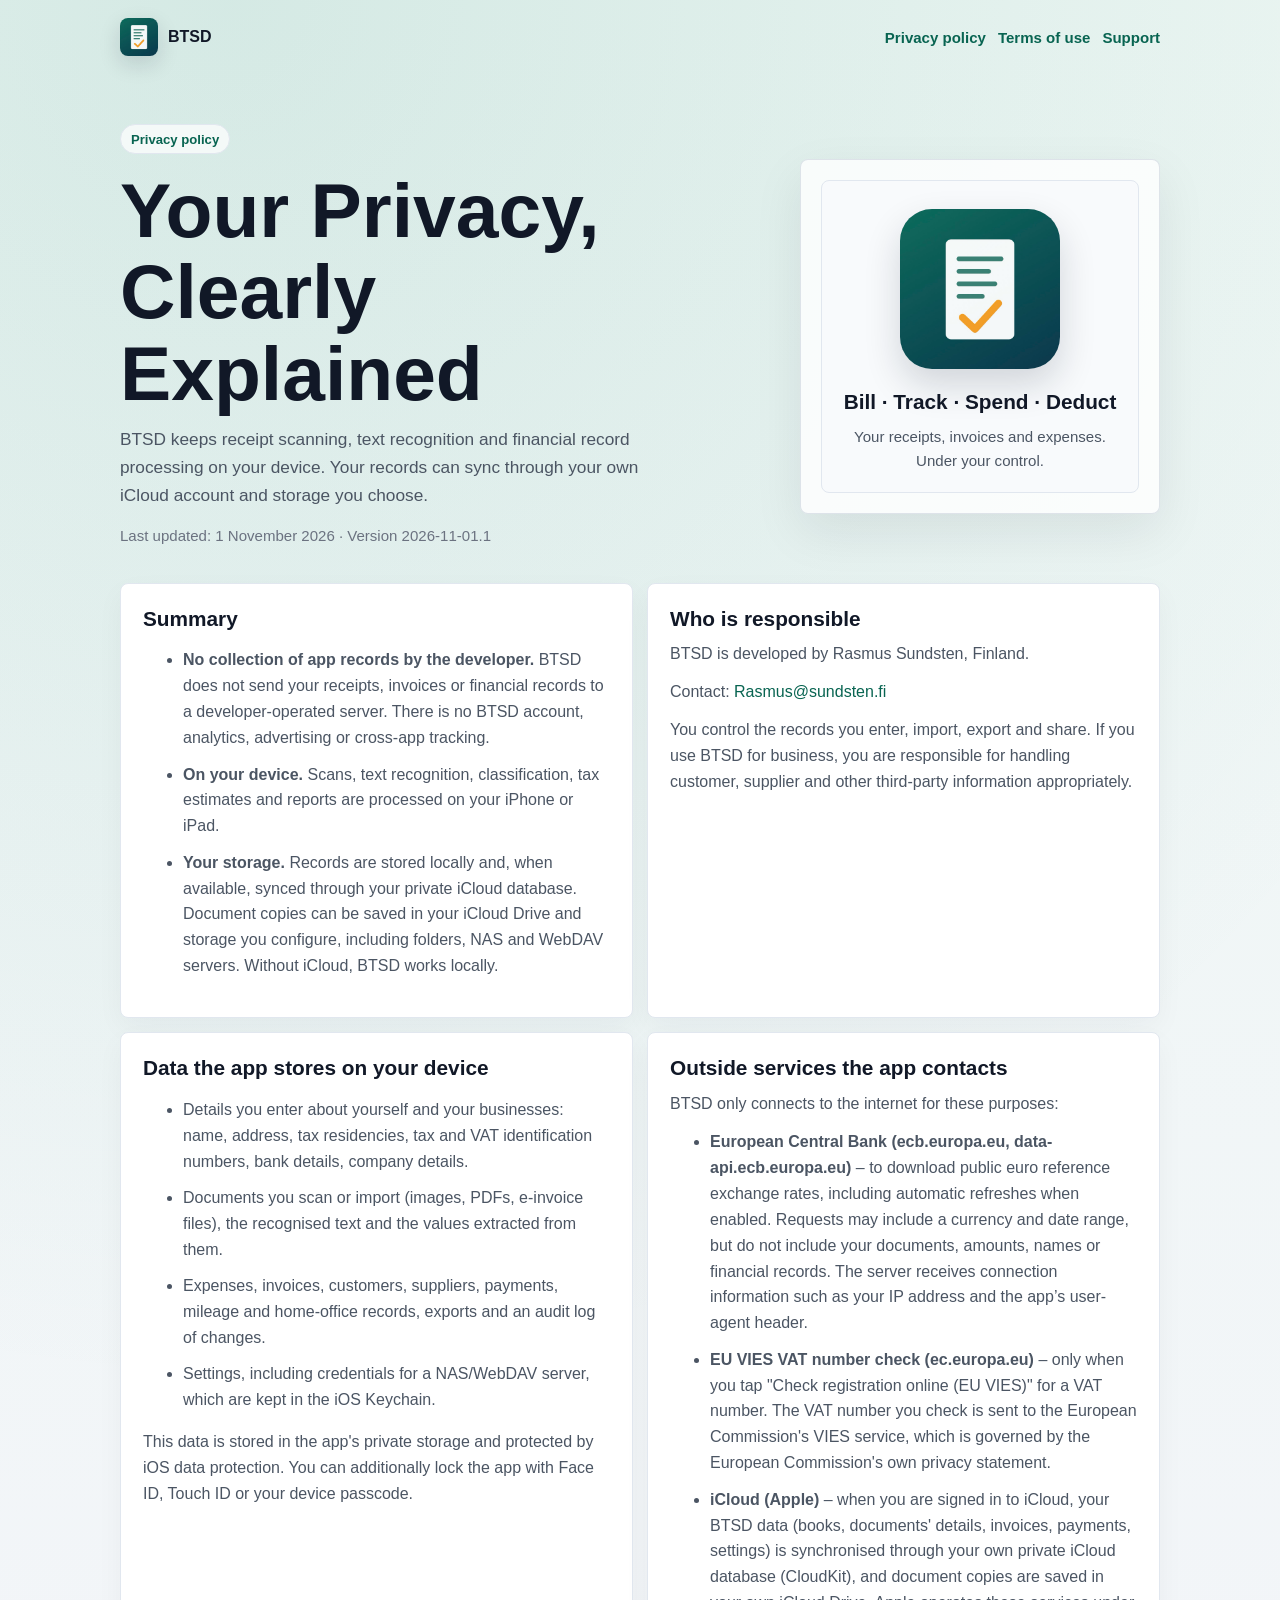
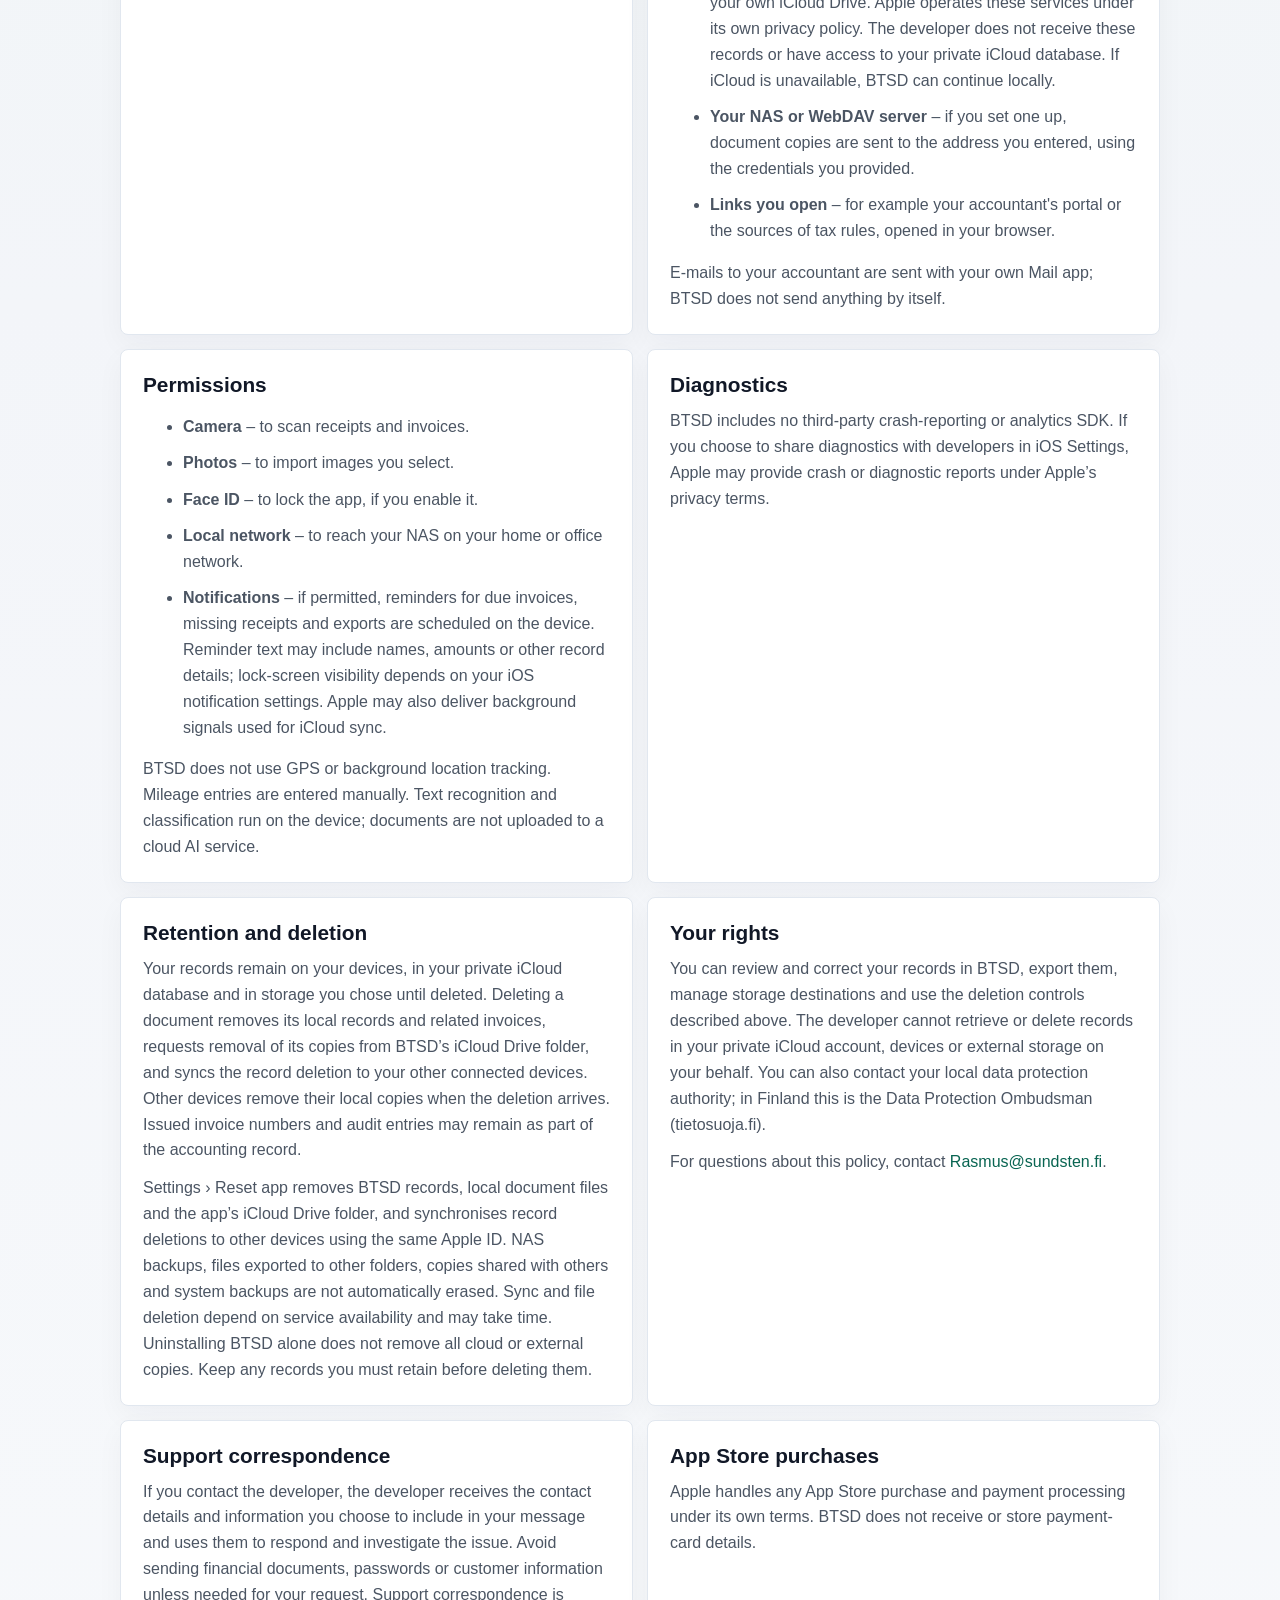
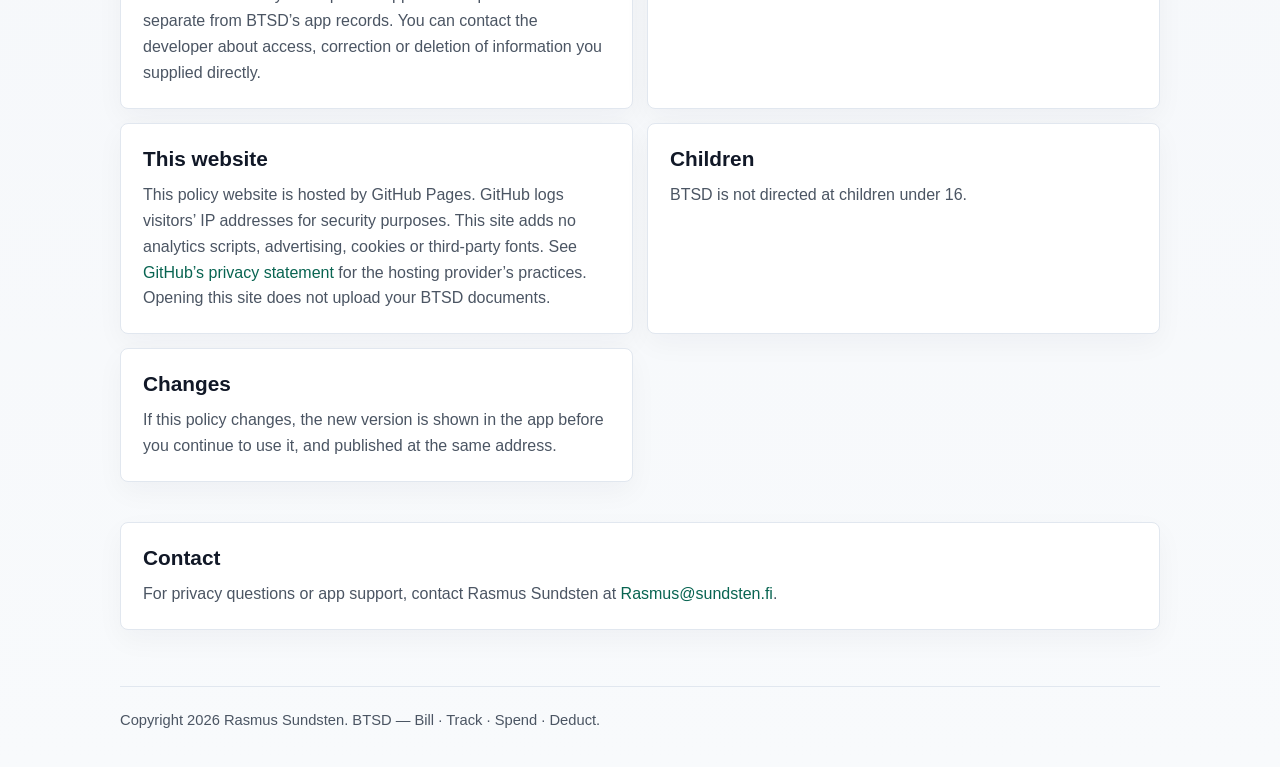
==== index.html @ 998277a3 "Publish BTSD privacy policy, terms and support" ====
<!doctype html>
<html lang="en"><head>
<meta charset="utf-8"><meta name="viewport" content="width=device-width, initial-scale=1">
<meta name="description" content="BTSD keeps receipt scanning, text recognition and financial record processing on your device. Your records can sync through your own iCloud account and storage you choose.">
<title>Your Privacy, Clearly Explained</title><link rel="icon" type="image/png" href="./assets/btsd-icon.png">
<link rel="stylesheet" href="./styles.css"></head><body>
<header class="shell nav"><a class="brand" href="./"><img src="./assets/btsd-icon.png" alt=""><span>BTSD</span></a>
<nav class="nav-links" aria-label="Main navigation"><a href="./privacy-policy/">Privacy policy</a><a href="./terms.html">Terms of use</a><a href="./support/">Support</a></nav></header>
<main><section class="shell hero"><div class="hero-copy"><span class="pill">Privacy policy</span>
<h1>Your Privacy, Clearly Explained</h1><p class="lead">BTSD keeps receipt scanning, text recognition and financial record processing on your device. Your records can sync through your own iCloud account and storage you choose.</p><p class="meta">Last updated: 1 November 2026 · Version 2026-11-01.1</p></div>
<aside class="device" aria-label="BTSD app icon"><div class="device-screen"><img class="app-icon" src="./assets/btsd-icon.png" alt="BTSD app icon"><h2>Bill · Track · Spend · Deduct</h2><p>Your receipts, invoices and expenses.<br>Under your control.</p></div></aside></section>
<section class="shell policy-grid"><div class="grid"><article class="card"><h2>Summary</h2><ul>
<li><strong>No collection of app records by the developer.</strong> BTSD does not send your receipts, invoices or financial records to a developer-operated server. There is no BTSD account, analytics, advertising or cross-app tracking.</li>
<li><strong>On your device.</strong> Scans, text recognition, classification, tax estimates and reports are processed on your iPhone or iPad.</li>
<li><strong>Your storage.</strong> Records are stored locally and, when available, synced through your private iCloud database. Document copies can be saved in your iCloud Drive and storage you configure, including folders, NAS and WebDAV servers. Without iCloud, BTSD works locally.</li>
</ul></article>
<article class="card"><h2>Who is responsible</h2><p>BTSD is developed by Rasmus Sundsten, Finland.</p>
<p>Contact: <a href="mailto:Rasmus@sundsten.fi">Rasmus@sundsten.fi</a></p>
<p>You control the records you enter, import, export and share. If you use BTSD for business, you are responsible for handling customer, supplier and other third-party information appropriately.</p></article>
<article class="card"><h2>Data the app stores on your device</h2><ul>
<li>Details you enter about yourself and your businesses: name, address, tax residencies, tax and VAT identification numbers, bank details, company details.</li>
<li>Documents you scan or import (images, PDFs, e-invoice files), the recognised text and the values extracted from them.</li>
<li>Expenses, invoices, customers, suppliers, payments, mileage and home-office records, exports and an audit log of changes.</li>
<li>Settings, including credentials for a NAS/WebDAV server, which are kept in the iOS Keychain.</li>
</ul>
<p>This data is stored in the app&#x27;s private storage and protected by iOS data protection. You can additionally lock the app with Face ID, Touch ID or your device passcode.</p></article>
<article class="card"><h2>Outside services the app contacts</h2><p>BTSD only connects to the internet for these purposes:</p>
<ul>
<li><strong>European Central Bank (ecb.europa.eu, data-api.ecb.europa.eu)</strong> – to download public euro reference exchange rates, including automatic refreshes when enabled. Requests may include a currency and date range, but do not include your documents, amounts, names or financial records. The server receives connection information such as your IP address and the app’s user-agent header.</li>
<li><strong>EU VIES VAT number check (ec.europa.eu)</strong> – only when you tap &quot;Check registration online (EU VIES)&quot; for a VAT number. The VAT number you check is sent to the European Commission&#x27;s VIES service, which is governed by the European Commission&#x27;s own privacy statement.</li>
<li><strong>iCloud (Apple)</strong> – when you are signed in to iCloud, your BTSD data (books, documents&#x27; details, invoices, payments, settings) is synchronised through your own private iCloud database (CloudKit), and document copies are saved in your own iCloud Drive. Apple operates these services under its own privacy policy. The developer does not receive these records or have access to your private iCloud database. If iCloud is unavailable, BTSD can continue locally.</li>
<li><strong>Your NAS or WebDAV server</strong> – if you set one up, document copies are sent to the address you entered, using the credentials you provided.</li>
<li><strong>Links you open</strong> – for example your accountant&#x27;s portal or the sources of tax rules, opened in your browser.</li>
</ul>
<p>E-mails to your accountant are sent with your own Mail app; BTSD does not send anything by itself.</p></article>
<article class="card"><h2>Permissions</h2><ul>
<li><strong>Camera</strong> – to scan receipts and invoices.</li>
<li><strong>Photos</strong> – to import images you select.</li>
<li><strong>Face ID</strong> – to lock the app, if you enable it.</li>
<li><strong>Local network</strong> – to reach your NAS on your home or office network.</li>
<li><strong>Notifications</strong> – if permitted, reminders for due invoices, missing receipts and exports are scheduled on the device. Reminder text may include names, amounts or other record details; lock-screen visibility depends on your iOS notification settings. Apple may also deliver background signals used for iCloud sync.</li>
</ul>
<p>BTSD does not use GPS or background location tracking. Mileage entries are entered manually. Text recognition and classification run on the device; documents are not uploaded to a cloud AI service.</p></article>
<article class="card"><h2>Diagnostics</h2><p>BTSD includes no third-party crash-reporting or analytics SDK. If you choose to share diagnostics with developers in iOS Settings, Apple may provide crash or diagnostic reports under Apple’s privacy terms.</p></article>
<article class="card"><h2>Retention and deletion</h2><p>Your records remain on your devices, in your private iCloud database and in storage you chose until deleted. Deleting a document removes its local records and related invoices, requests removal of its copies from BTSD’s iCloud Drive folder, and syncs the record deletion to your other connected devices. Other devices remove their local copies when the deletion arrives. Issued invoice numbers and audit entries may remain as part of the accounting record.</p>
<p>Settings › Reset app removes BTSD records, local document files and the app’s iCloud Drive folder, and synchronises record deletions to other devices using the same Apple ID. NAS backups, files exported to other folders, copies shared with others and system backups are not automatically erased. Sync and file deletion depend on service availability and may take time. Uninstalling BTSD alone does not remove all cloud or external copies. Keep any records you must retain before deleting them.</p></article>
<article class="card"><h2>Your rights</h2><p>You can review and correct your records in BTSD, export them, manage storage destinations and use the deletion controls described above. The developer cannot retrieve or delete records in your private iCloud account, devices or external storage on your behalf. You can also contact your local data protection authority; in Finland this is the Data Protection Ombudsman (tietosuoja.fi).</p>
<p>For questions about this policy, contact <a href="mailto:Rasmus@sundsten.fi">Rasmus@sundsten.fi</a>.</p></article>
<article class="card"><h2>Support correspondence</h2><p>If you contact the developer, the developer receives the contact details and information you choose to include in your message and uses them to respond and investigate the issue. Avoid sending financial documents, passwords or customer information unless needed for your request. Support correspondence is separate from BTSD’s app records. You can contact the developer about access, correction or deletion of information you supplied directly.</p></article>
<article class="card"><h2>App Store purchases</h2><p>Apple handles any App Store purchase and payment processing under its own terms. BTSD does not receive or store payment-card details.</p></article>
<article class="card"><h2>This website</h2><p>This policy website is hosted by GitHub Pages. GitHub logs visitors’ IP addresses for security purposes. This site adds no analytics scripts, advertising, cookies or third-party fonts. See <a href="https://docs.github.com/en/site-policy/privacy-policies/github-general-privacy-statement">GitHub’s privacy statement</a> for the hosting provider’s practices. Opening this site does not upload your BTSD documents.</p></article>
<article class="card"><h2>Children</h2><p>BTSD is not directed at children under 16.</p></article>
<article class="card"><h2>Changes</h2><p>If this policy changes, the new version is shown in the app before you continue to use it, and published at the same address.</p></article></div></section>
<section class="shell contact"><article class="card"><h2>Contact</h2><p>For privacy questions or app support, contact Rasmus Sundsten at <a href="mailto:Rasmus@sundsten.fi">Rasmus@sundsten.fi</a>.</p></article></section></main>
<footer class="shell footer"><p>Copyright 2026 Rasmus Sundsten. BTSD — Bill · Track · Spend · Deduct.</p></footer></body></html>
---- styles.css ----
:root {
  color-scheme: light;
  --bg: #f3f5f9;
  --panel: #ffffff;
  --ink: #111827;
  --muted: #4b5563;
  --soft: #6b7280;
  --line: #e1e7ef;
  --accent: #1769d1;
  --accent-strong: #0f4fac;
  --ok: #166534;
  --shadow: 0 18px 50px rgba(15, 23, 42, 0.08);
}

* {
  box-sizing: border-box;
}

html {
  scroll-behavior: smooth;
}

body {
  margin: 0;
  font-family: -apple-system, BlinkMacSystemFont, "SF Pro Text", "Segoe UI", Roboto, Arial, sans-serif;
  background:
    radial-gradient(circle at 18% 0%, rgba(23, 105, 209, 0.13), transparent 34%),
    linear-gradient(180deg, #eef3fb 0%, var(--bg) 48%, #f8fafc 100%);
  color: var(--ink);
}

a {
  color: var(--accent-strong);
  text-decoration: none;
}

a:hover {
  text-decoration: underline;
}

.shell {
  width: min(1040px, calc(100% - 32px));
  margin: 0 auto;
}

.nav {
  display: flex;
  align-items: center;
  justify-content: space-between;
  gap: 16px;
  padding: 18px 0;
}

.brand {
  display: inline-flex;
  align-items: center;
  gap: 10px;
  color: var(--ink);
  font-weight: 800;
}

.brand img {
  width: 38px;
  height: 38px;
  border-radius: 8px;
  box-shadow: 0 8px 22px rgba(15, 23, 42, 0.14);
}

.nav-links {
  display: flex;
  align-items: center;
  gap: 12px;
  font-size: 0.94rem;
  font-weight: 700;
}

.button {
  display: inline-flex;
  align-items: center;
  justify-content: center;
  min-height: 40px;
  padding: 0 14px;
  border: 1px solid rgba(23, 105, 209, 0.25);
  border-radius: 8px;
  background: var(--accent);
  color: #fff;
  font-weight: 800;
  box-shadow: 0 12px 28px rgba(23, 105, 209, 0.22);
}

.button:hover {
  text-decoration: none;
  background: var(--accent-strong);
}

.hero {
  display: grid;
  grid-template-columns: minmax(0, 1.1fr) minmax(260px, 0.9fr);
  gap: 28px;
  align-items: center;
  padding: 50px 0 34px;
}

.hero-copy {
  min-width: 0;
}

.pill {
  display: inline-flex;
  align-items: center;
  gap: 8px;
  min-height: 30px;
  padding: 0 10px;
  border: 1px solid var(--line);
  border-radius: 999px;
  background: rgba(255, 255, 255, 0.72);
  color: var(--accent-strong);
  font-size: 0.82rem;
  font-weight: 800;
}

h1 {
  margin: 16px 0 12px;
  font-size: clamp(2.35rem, 6vw, 4.8rem);
  line-height: 0.95;
  letter-spacing: 0;
}

h2 {
  margin: 0 0 10px;
  font-size: 1.3rem;
  line-height: 1.25;
}

p,
li {
  color: var(--muted);
  line-height: 1.62;
}

p {
  margin: 0;
}

.lead {
  max-width: 680px;
  font-size: 1.08rem;
}

.meta {
  margin-top: 14px;
  color: var(--soft);
  font-size: 0.94rem;
}

.device {
  justify-self: end;
  width: min(100%, 360px);
  border: 1px solid rgba(148, 163, 184, 0.28);
  border-radius: 8px;
  background: rgba(255, 255, 255, 0.8);
  box-shadow: var(--shadow);
  padding: 20px;
}

.device-screen {
  border: 1px solid var(--line);
  border-radius: 8px;
  background: #f8fafc;
  padding: 18px;
}

.app-icon {
  width: 82px;
  height: 82px;
  border-radius: 18px;
  display: block;
  margin-bottom: 18px;
  box-shadow: 0 16px 36px rgba(15, 23, 42, 0.16);
}

.mock-line {
  height: 10px;
  margin: 10px 0;
  border-radius: 999px;
  background: #d8e2ef;
}

.mock-line.short {
  width: 58%;
  background: rgba(23, 105, 209, 0.24);
}

.mock-row {
  display: grid;
  grid-template-columns: 1fr 64px;
  gap: 12px;
  align-items: center;
  margin-top: 18px;
  padding-top: 16px;
  border-top: 1px solid var(--line);
}

.mock-badge {
  min-height: 34px;
  border-radius: 8px;
  background: #e8f1ff;
}

.band {
  padding: 18px 0;
}

.card {
  background: var(--panel);
  border: 1px solid var(--line);
  border-radius: 8px;
  padding: 22px;
  box-shadow: 0 10px 28px rgba(15, 23, 42, 0.04);
}

.summary ul {
  margin: 8px 0 0;
  padding-left: 18px;
}

.summary li {
  margin: 6px 0;
  color: var(--ok);
  font-weight: 700;
}

.grid {
  display: grid;
  grid-template-columns: repeat(2, minmax(0, 1fr));
  gap: 14px;
}

.policy {
  display: grid;
  gap: 14px;
  padding: 16px 0 42px;
}

.contact {
  margin-bottom: 56px;
}

.footer {
  border-top: 1px solid var(--line);
  padding: 22px 0 34px;
  color: var(--soft);
  font-size: 0.92rem;
}

@media (max-width: 780px) {
  .shell {
    width: min(100% - 28px, 1040px);
  }

  .nav {
    align-items: flex-start;
    flex-direction: column;
  }

  .hero {
    grid-template-columns: 1fr;
    padding-top: 28px;
  }

  .device {
    justify-self: stretch;
    width: 100%;
  }

  .grid {
    grid-template-columns: 1fr;
  }
}


/* BTSD: the Alfa Omega layout with the app’s green accent. */
:root { --accent: #087c65; --accent-strong: #086451; }
body { background: radial-gradient(circle at 18% 0%,rgba(8,124,101,.11),transparent 34%),linear-gradient(180deg,#eef7f4 0%,var(--bg) 48%,#f8fafc 100%); }
.nav-links { flex-wrap: wrap; }
.hero h1 { line-height: 1.06; }
.hero .app-icon { width: 160px; height: 160px; margin: 10px auto 20px; border-radius: 32px; }
.device-screen { text-align: center; }
.device-screen p { font-size: .94rem; }
.card li { margin-bottom: .65rem; }
.card p + p, .card p + ul { margin-top: 12px; }
.grid .card { overflow-wrap: anywhere; }
.policy-grid { margin-bottom: 40px; }
a:focus-visible { outline: 3px solid var(--accent); outline-offset: 4px; }
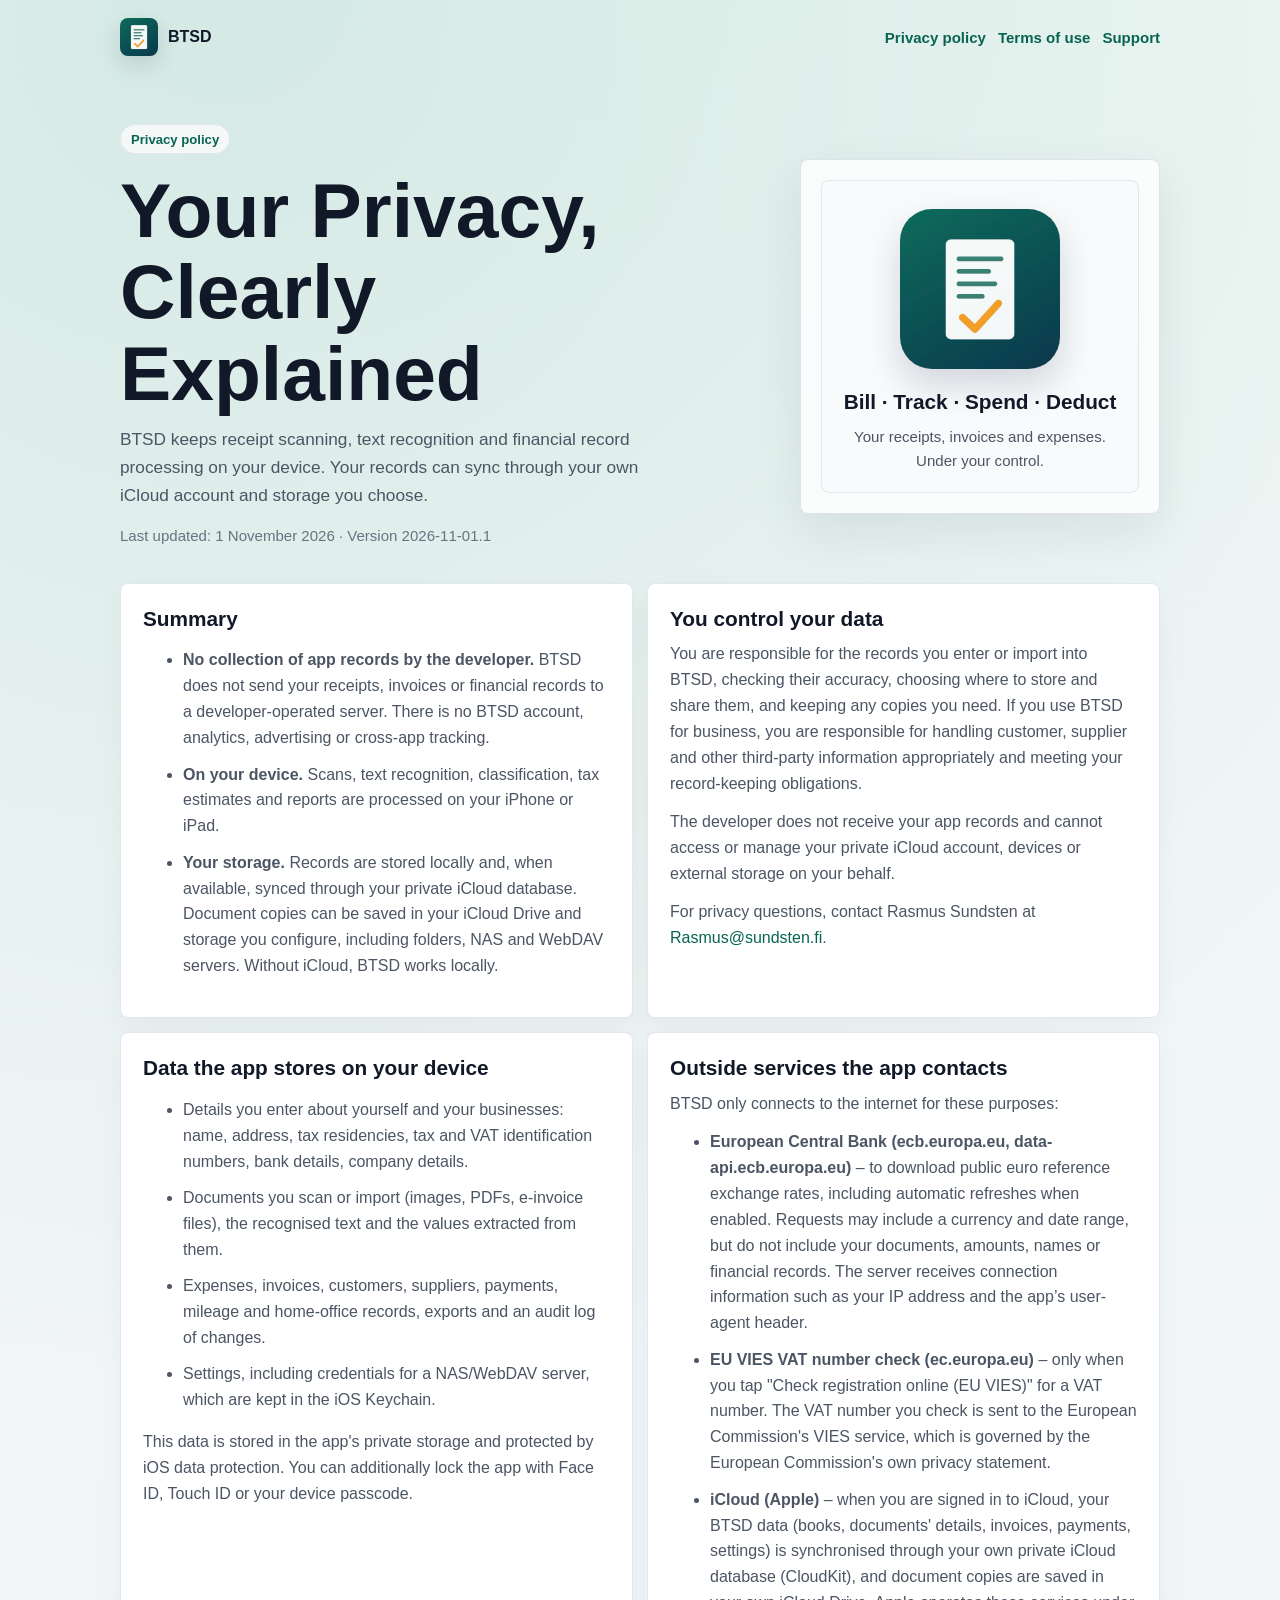
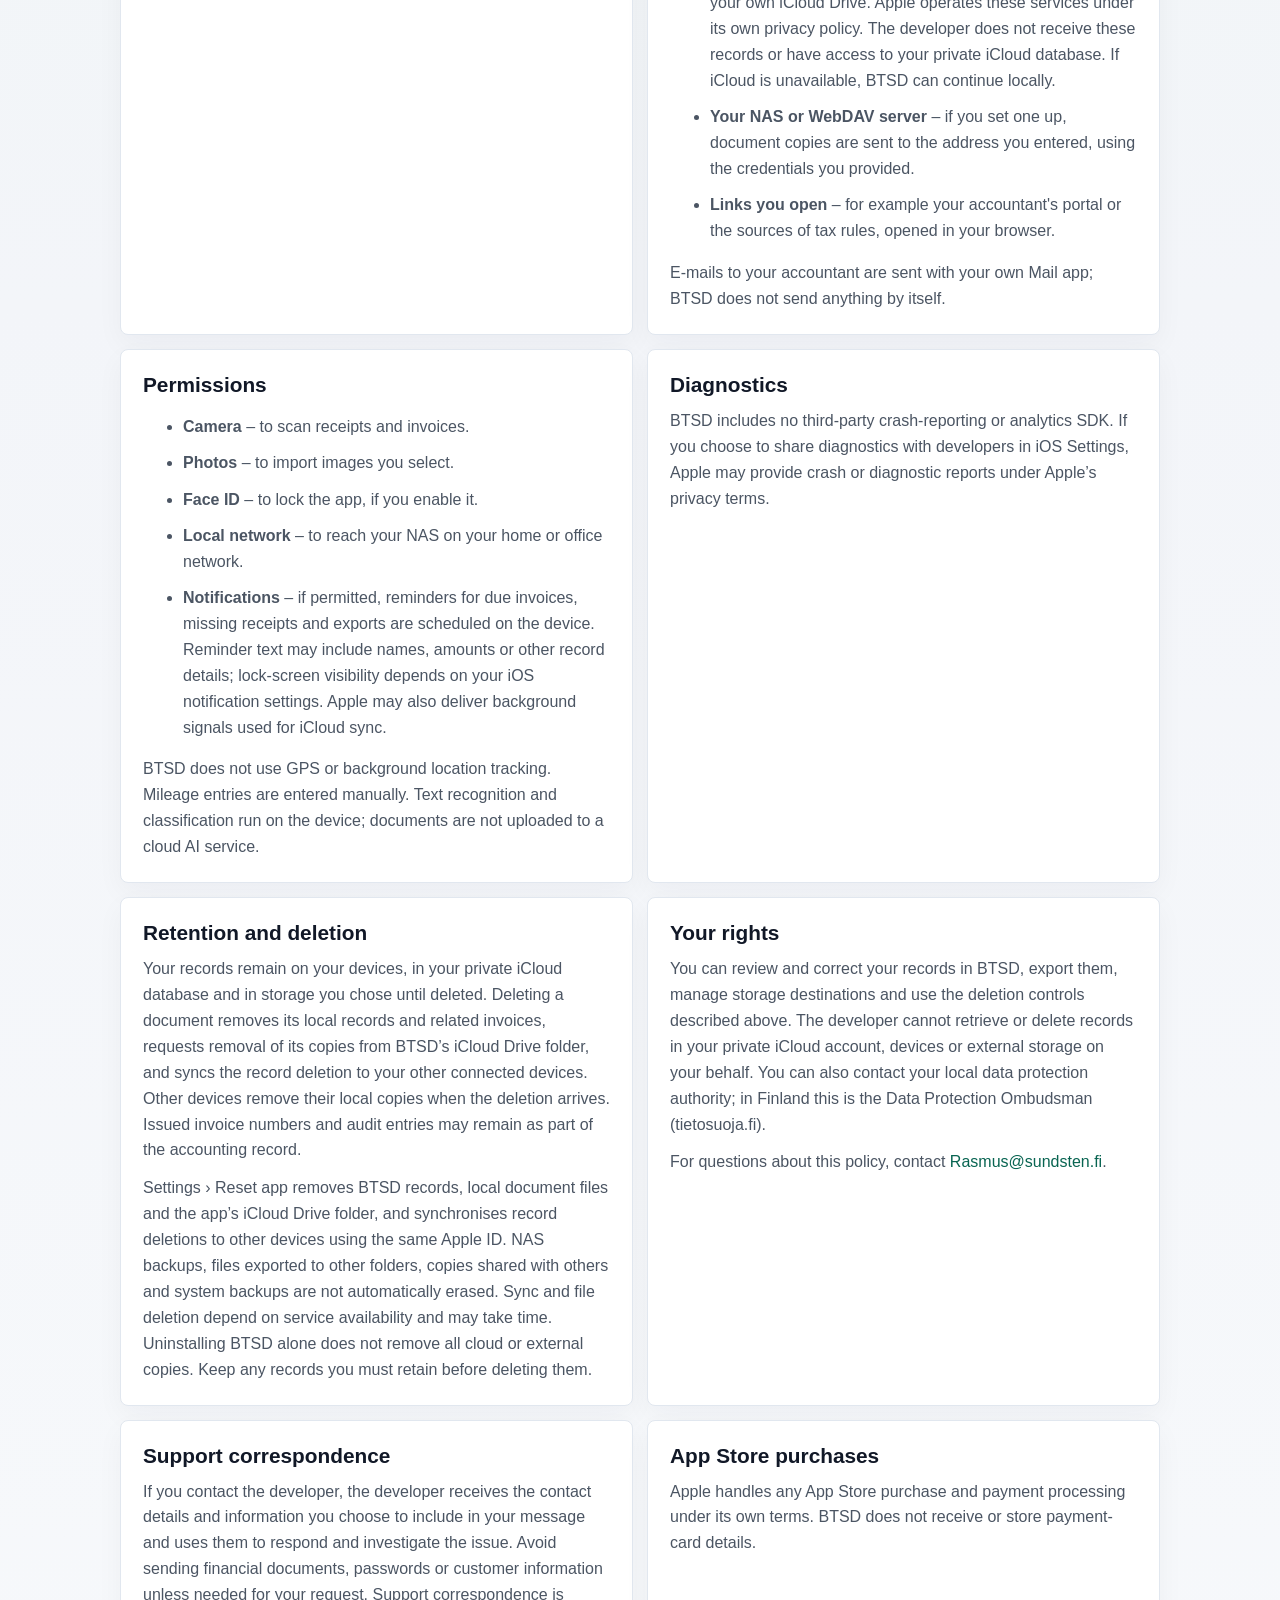
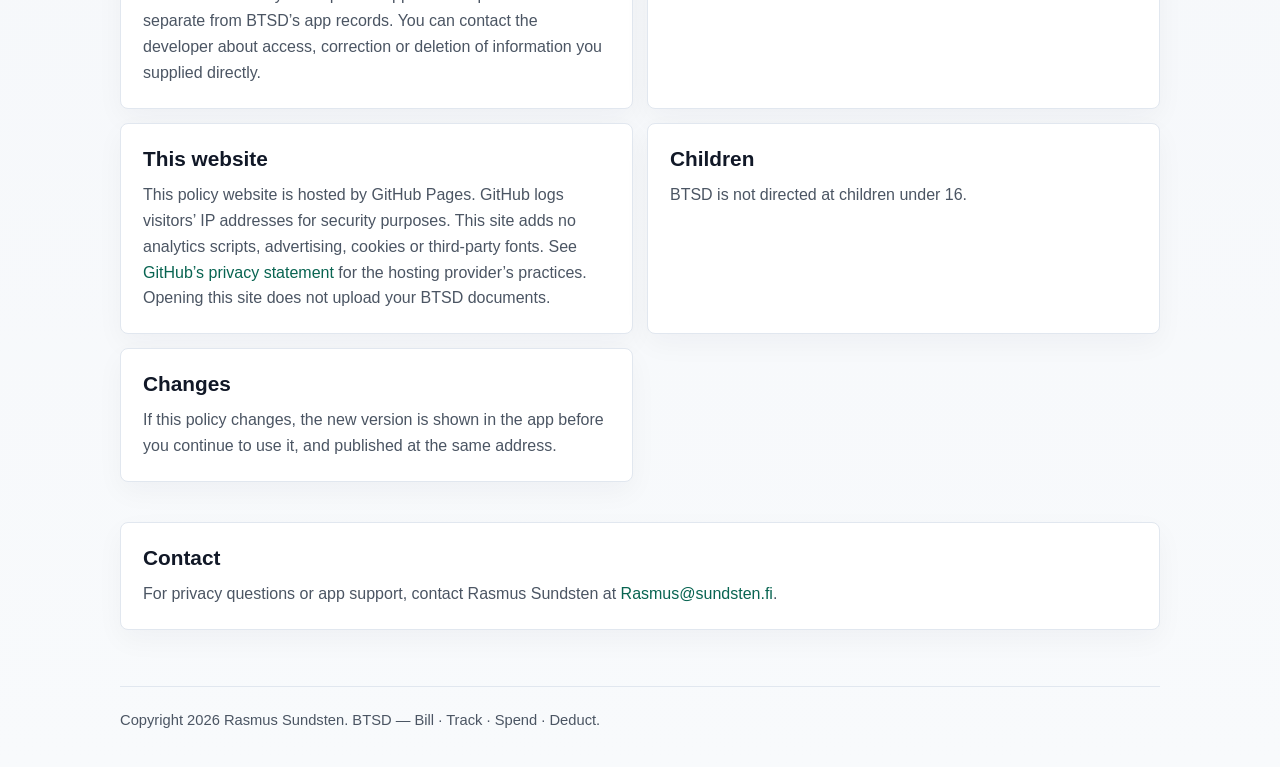
==== commit 0b8703fb: "Clarify that customers control and maintain their records" ====
--- a/index.html
+++ b/index.html
@@ -14,9 +14,9 @@
 <li><strong>On your device.</strong> Scans, text recognition, classification, tax estimates and reports are processed on your iPhone or iPad.</li>
 <li><strong>Your storage.</strong> Records are stored locally and, when available, synced through your private iCloud database. Document copies can be saved in your iCloud Drive and storage you configure, including folders, NAS and WebDAV servers. Without iCloud, BTSD works locally.</li>
 </ul></article>
-<article class="card"><h2>Who is responsible</h2><p>BTSD is developed by Rasmus Sundsten, Finland.</p>
-<p>Contact: <a href="mailto:Rasmus@sundsten.fi">Rasmus@sundsten.fi</a></p>
-<p>You control the records you enter, import, export and share. If you use BTSD for business, you are responsible for handling customer, supplier and other third-party information appropriately.</p></article>
+<article class="card"><h2>You control your data</h2><p>You are responsible for the records you enter or import into BTSD, checking their accuracy, choosing where to store and share them, and keeping any copies you need. If you use BTSD for business, you are responsible for handling customer, supplier and other third-party information appropriately and meeting your record-keeping obligations.</p>
+<p>The developer does not receive your app records and cannot access or manage your private iCloud account, devices or external storage on your behalf.</p>
+<p>For privacy questions, contact Rasmus Sundsten at <a href="mailto:Rasmus@sundsten.fi">Rasmus@sundsten.fi</a>.</p></article>
 <article class="card"><h2>Data the app stores on your device</h2><ul>
 <li>Details you enter about yourself and your businesses: name, address, tax residencies, tax and VAT identification numbers, bank details, company details.</li>
 <li>Documents you scan or import (images, PDFs, e-invoice files), the recognised text and the values extracted from them.</li>
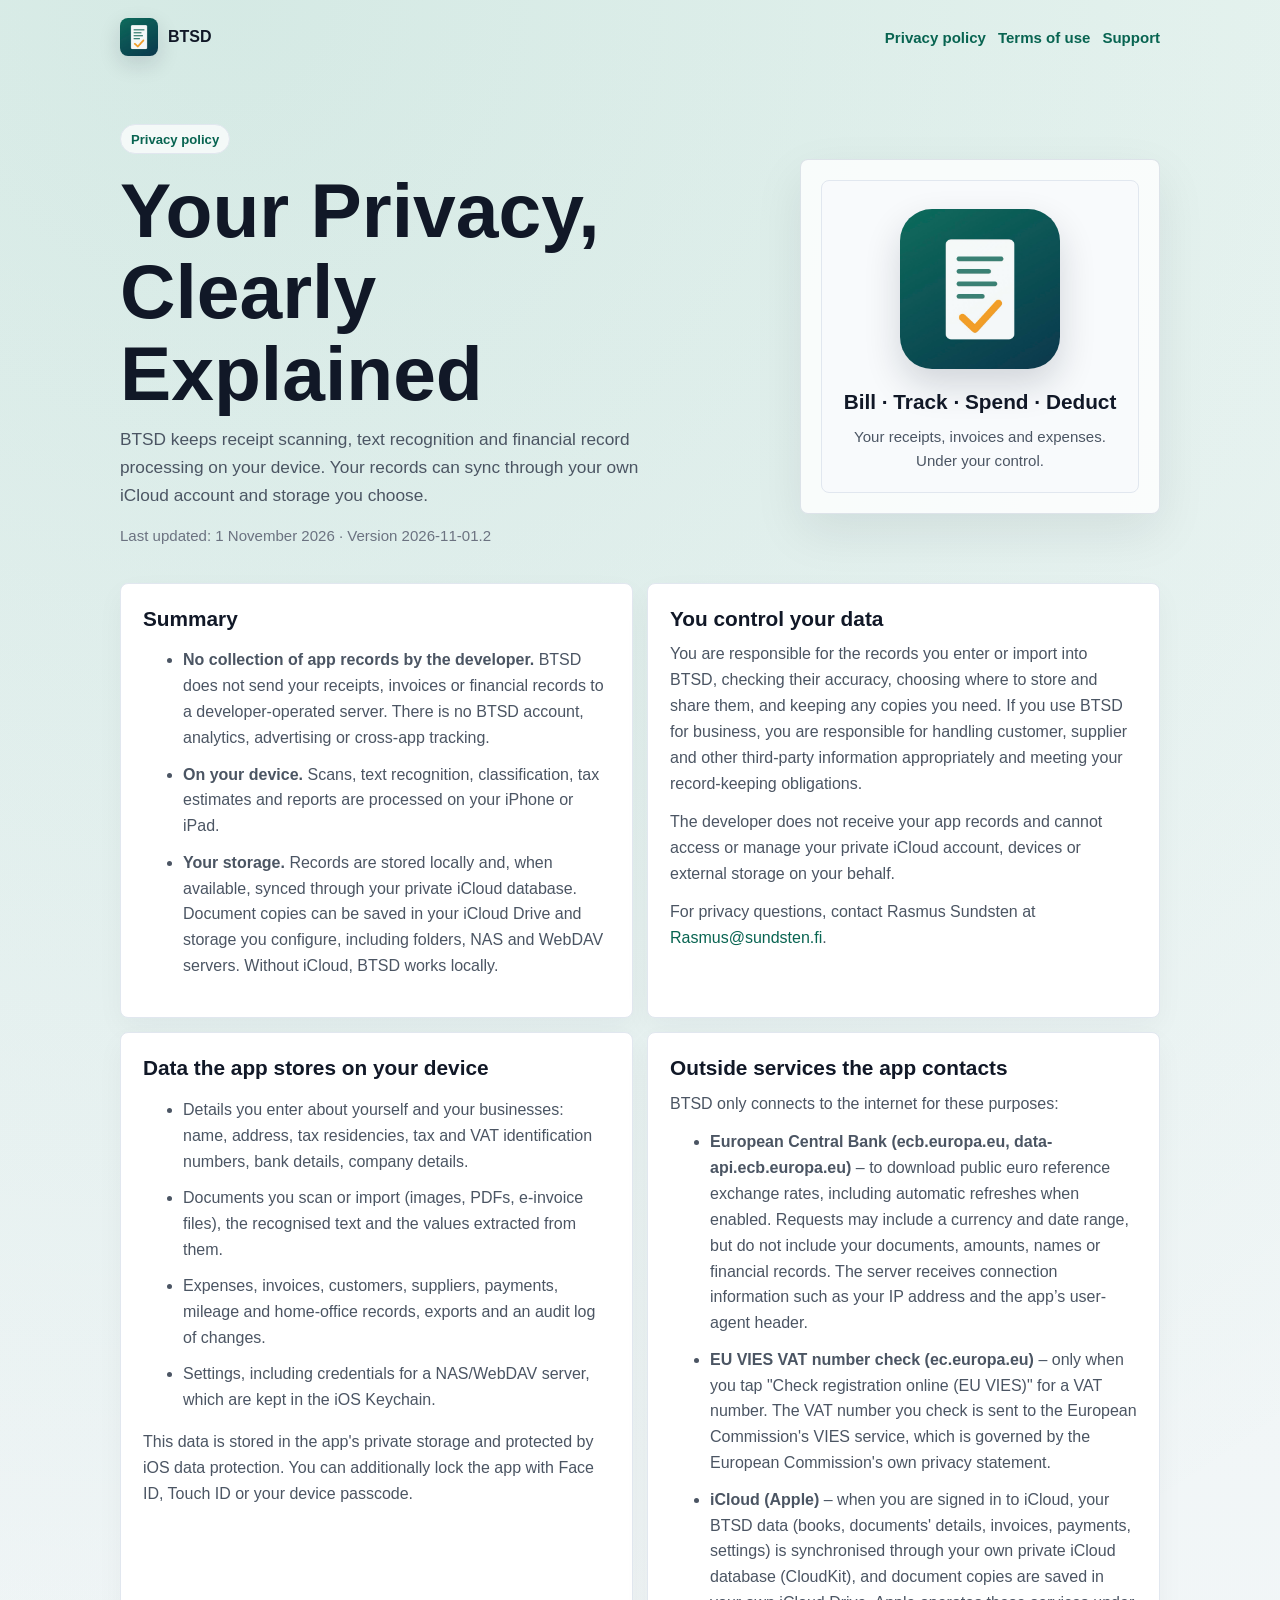
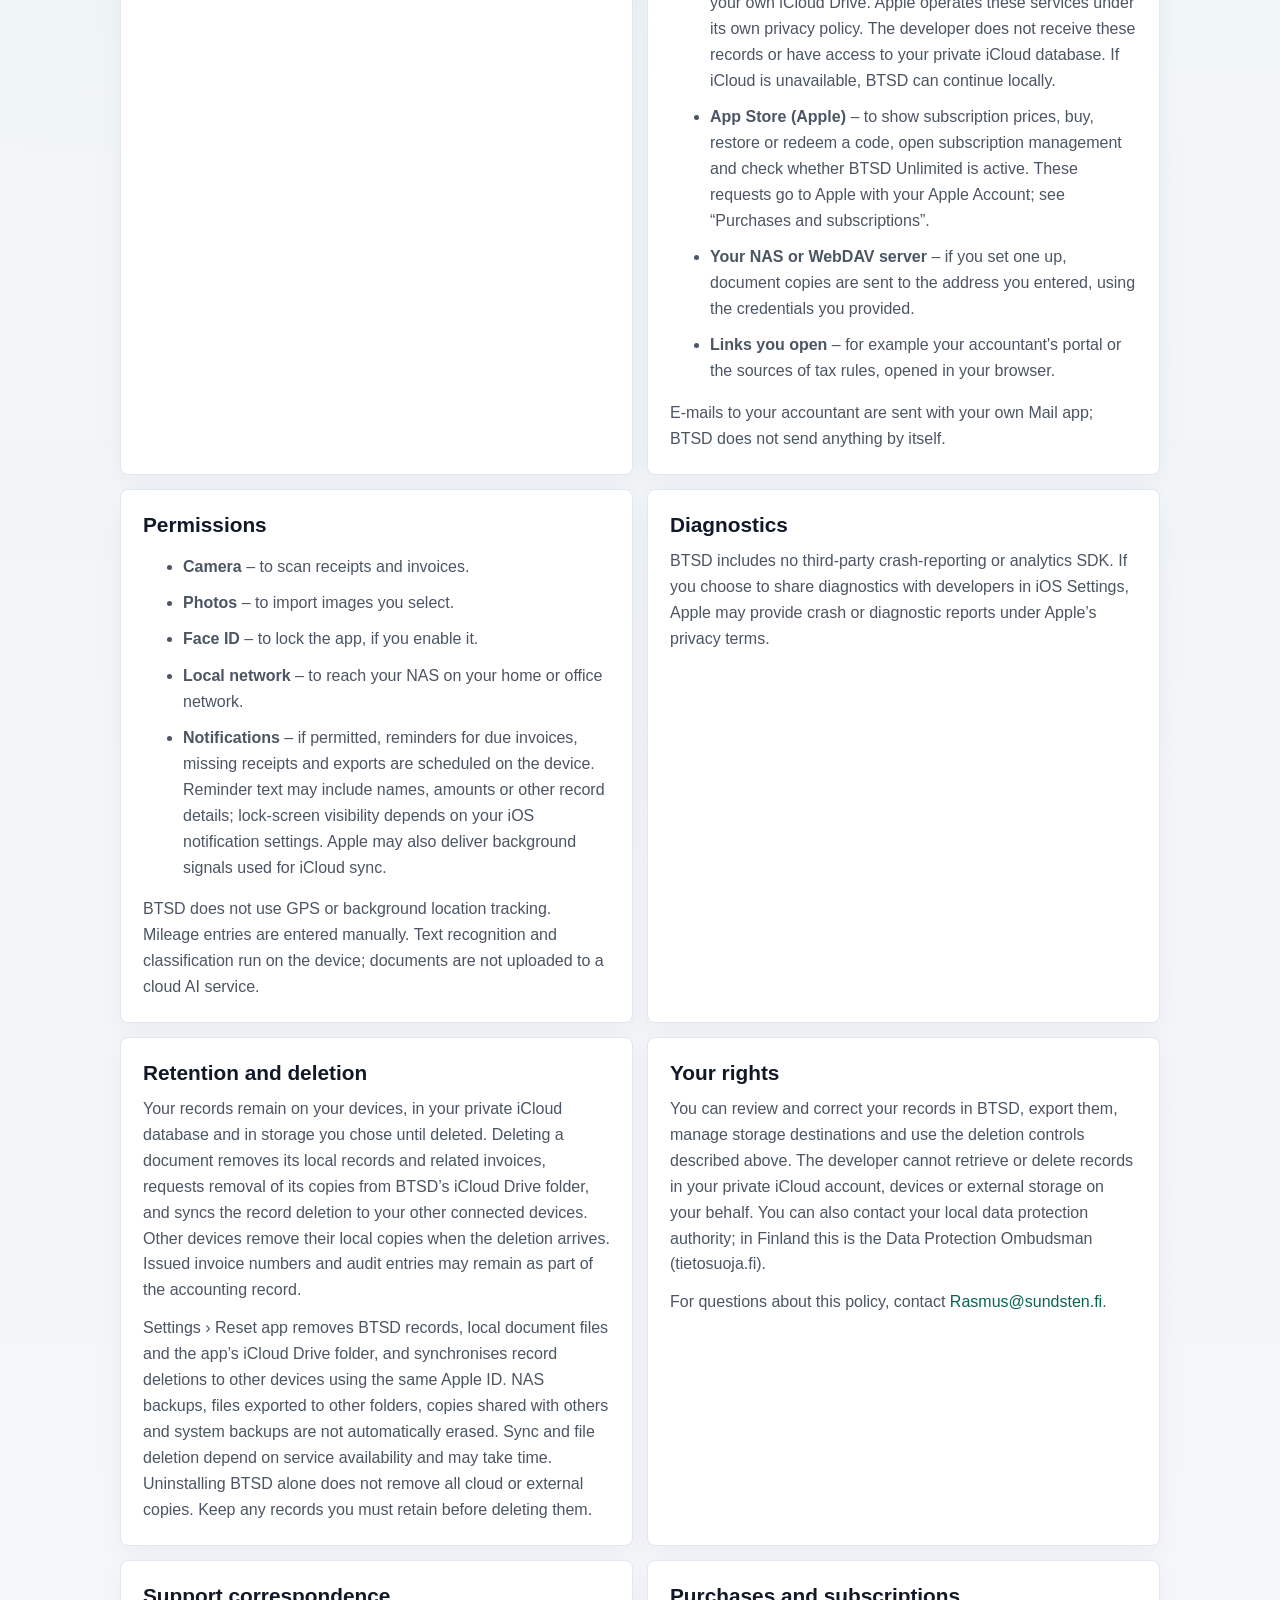
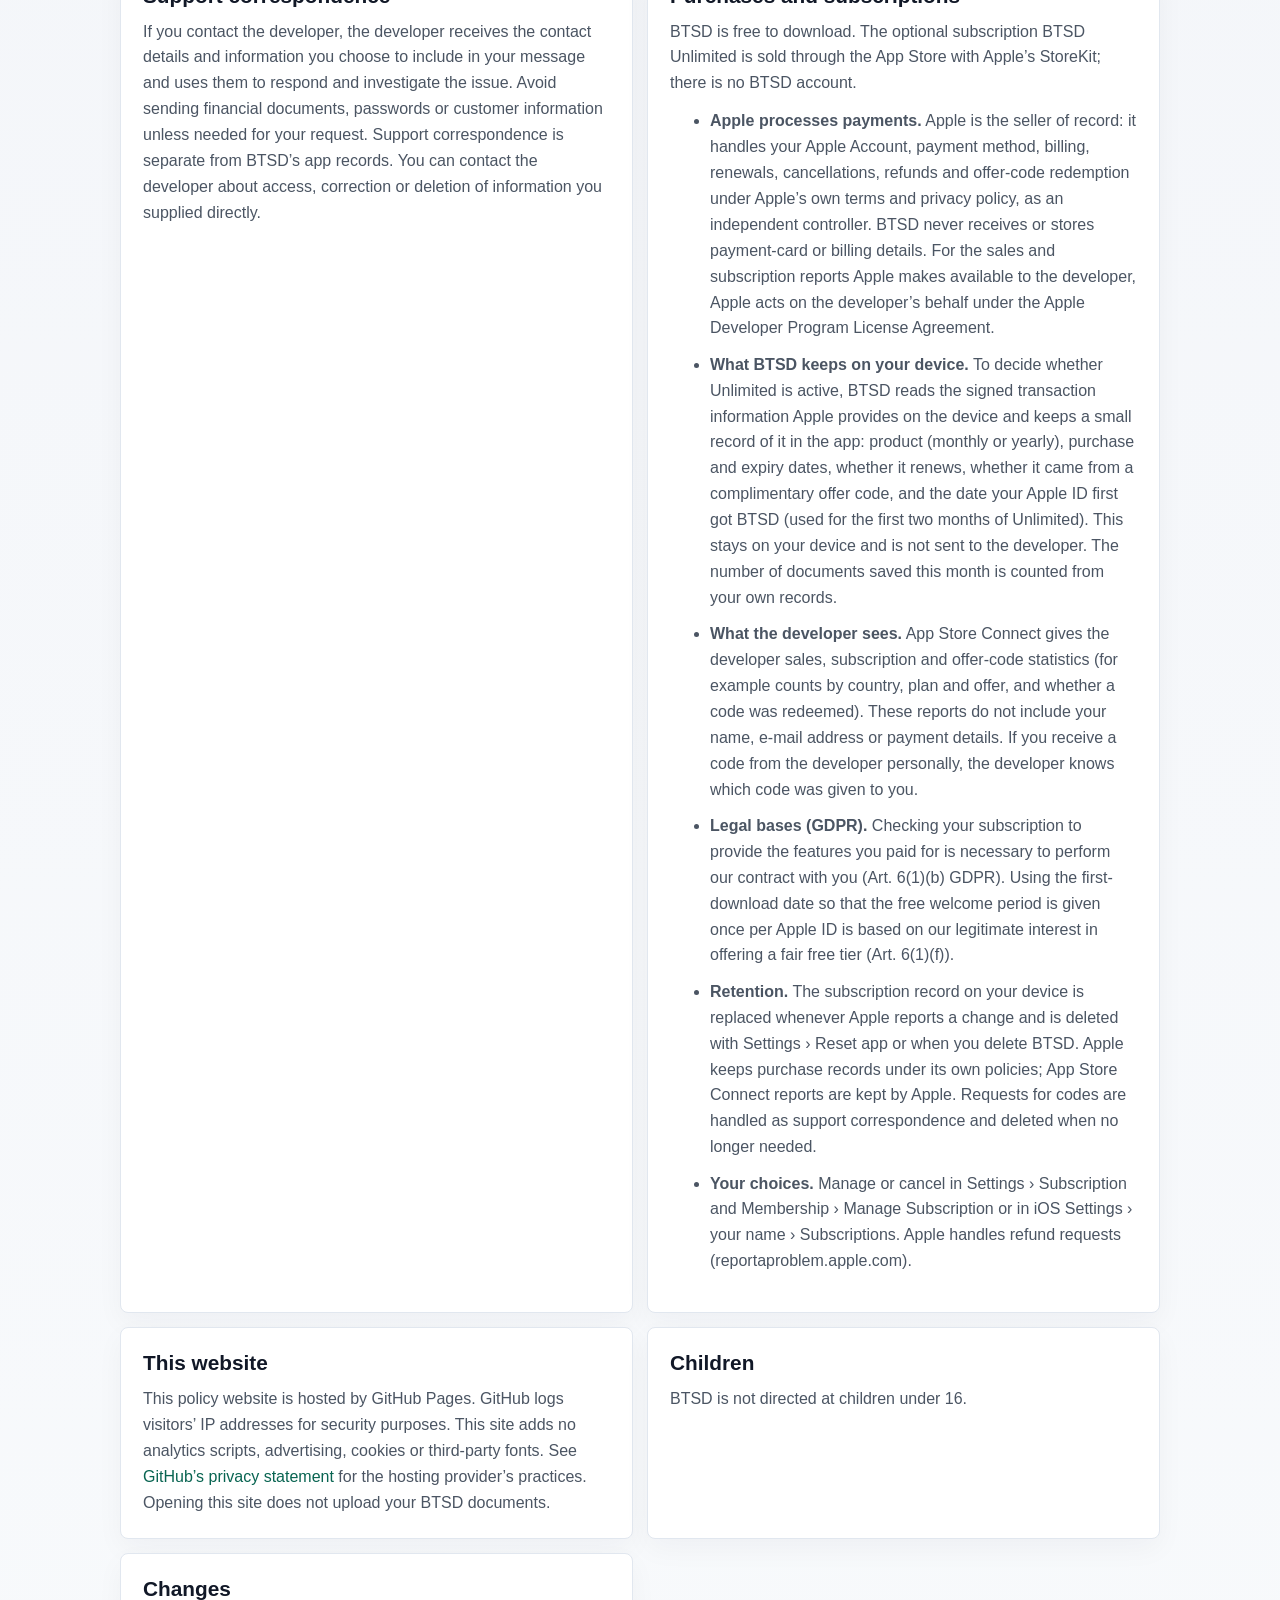
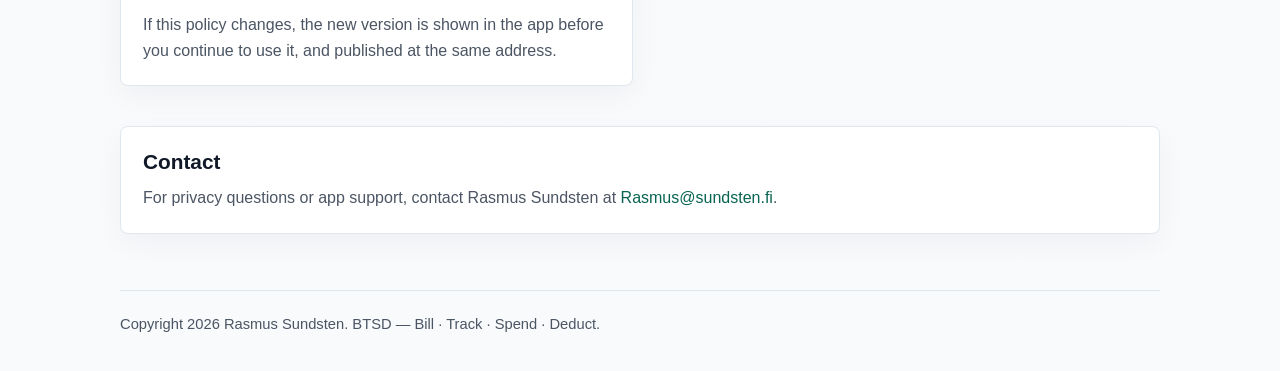
==== commit 3429b999: "Subscriptions: privacy policy and terms 2026-11-01.2 - Privacy policy: Purchases and subscriptions (" ====
--- a/index.html
+++ b/index.html
@@ -2,12 +2,12 @@
 <html lang="en"><head>
 <meta charset="utf-8"><meta name="viewport" content="width=device-width, initial-scale=1">
 <meta name="description" content="BTSD keeps receipt scanning, text recognition and financial record processing on your device. Your records can sync through your own iCloud account and storage you choose.">
-<title>Your Privacy, Clearly Explained</title><link rel="icon" type="image/png" href="./assets/btsd-icon.png">
+<title>BTSD · Your Privacy, Clearly Explained</title><link rel="icon" type="image/png" href="./assets/btsd-icon.png">
 <link rel="stylesheet" href="./styles.css"></head><body>
 <header class="shell nav"><a class="brand" href="./"><img src="./assets/btsd-icon.png" alt=""><span>BTSD</span></a>
 <nav class="nav-links" aria-label="Main navigation"><a href="./privacy-policy/">Privacy policy</a><a href="./terms.html">Terms of use</a><a href="./support/">Support</a></nav></header>
 <main><section class="shell hero"><div class="hero-copy"><span class="pill">Privacy policy</span>
-<h1>Your Privacy, Clearly Explained</h1><p class="lead">BTSD keeps receipt scanning, text recognition and financial record processing on your device. Your records can sync through your own iCloud account and storage you choose.</p><p class="meta">Last updated: 1 November 2026 · Version 2026-11-01.1</p></div>
+<h1>Your Privacy, Clearly Explained</h1><p class="lead">BTSD keeps receipt scanning, text recognition and financial record processing on your device. Your records can sync through your own iCloud account and storage you choose.</p><p class="meta">Last updated: 1 November 2026 · Version 2026-11-01.2</p></div>
 <aside class="device" aria-label="BTSD app icon"><div class="device-screen"><img class="app-icon" src="./assets/btsd-icon.png" alt="BTSD app icon"><h2>Bill · Track · Spend · Deduct</h2><p>Your receipts, invoices and expenses.<br>Under your control.</p></div></aside></section>
 <section class="shell policy-grid"><div class="grid"><article class="card"><h2>Summary</h2><ul>
 <li><strong>No collection of app records by the developer.</strong> BTSD does not send your receipts, invoices or financial records to a developer-operated server. There is no BTSD account, analytics, advertising or cross-app tracking.</li>
@@ -29,6 +29,7 @@
 <li><strong>European Central Bank (ecb.europa.eu, data-api.ecb.europa.eu)</strong> – to download public euro reference exchange rates, including automatic refreshes when enabled. Requests may include a currency and date range, but do not include your documents, amounts, names or financial records. The server receives connection information such as your IP address and the app’s user-agent header.</li>
 <li><strong>EU VIES VAT number check (ec.europa.eu)</strong> – only when you tap &quot;Check registration online (EU VIES)&quot; for a VAT number. The VAT number you check is sent to the European Commission&#x27;s VIES service, which is governed by the European Commission&#x27;s own privacy statement.</li>
 <li><strong>iCloud (Apple)</strong> – when you are signed in to iCloud, your BTSD data (books, documents&#x27; details, invoices, payments, settings) is synchronised through your own private iCloud database (CloudKit), and document copies are saved in your own iCloud Drive. Apple operates these services under its own privacy policy. The developer does not receive these records or have access to your private iCloud database. If iCloud is unavailable, BTSD can continue locally.</li>
+<li><strong>App Store (Apple)</strong> – to show subscription prices, buy, restore or redeem a code, open subscription management and check whether BTSD Unlimited is active. These requests go to Apple with your Apple Account; see “Purchases and subscriptions”.</li>
 <li><strong>Your NAS or WebDAV server</strong> – if you set one up, document copies are sent to the address you entered, using the credentials you provided.</li>
 <li><strong>Links you open</strong> – for example your accountant&#x27;s portal or the sources of tax rules, opened in your browser.</li>
 </ul>
@@ -47,7 +48,15 @@
 <article class="card"><h2>Your rights</h2><p>You can review and correct your records in BTSD, export them, manage storage destinations and use the deletion controls described above. The developer cannot retrieve or delete records in your private iCloud account, devices or external storage on your behalf. You can also contact your local data protection authority; in Finland this is the Data Protection Ombudsman (tietosuoja.fi).</p>
 <p>For questions about this policy, contact <a href="mailto:Rasmus@sundsten.fi">Rasmus@sundsten.fi</a>.</p></article>
 <article class="card"><h2>Support correspondence</h2><p>If you contact the developer, the developer receives the contact details and information you choose to include in your message and uses them to respond and investigate the issue. Avoid sending financial documents, passwords or customer information unless needed for your request. Support correspondence is separate from BTSD’s app records. You can contact the developer about access, correction or deletion of information you supplied directly.</p></article>
-<article class="card"><h2>App Store purchases</h2><p>Apple handles any App Store purchase and payment processing under its own terms. BTSD does not receive or store payment-card details.</p></article>
+<article class="card"><h2>Purchases and subscriptions</h2><p>BTSD is free to download. The optional subscription BTSD Unlimited is sold through the App Store with Apple’s StoreKit; there is no BTSD account.</p>
+<ul>
+<li><strong>Apple processes payments.</strong> Apple is the seller of record: it handles your Apple Account, payment method, billing, renewals, cancellations, refunds and offer-code redemption under Apple’s own terms and privacy policy, as an independent controller. BTSD never receives or stores payment-card or billing details. For the sales and subscription reports Apple makes available to the developer, Apple acts on the developer’s behalf under the Apple Developer Program License Agreement.</li>
+<li><strong>What BTSD keeps on your device.</strong> To decide whether Unlimited is active, BTSD reads the signed transaction information Apple provides on the device and keeps a small record of it in the app: product (monthly or yearly), purchase and expiry dates, whether it renews, whether it came from a complimentary offer code, and the date your Apple ID first got BTSD (used for the first two months of Unlimited). This stays on your device and is not sent to the developer. The number of documents saved this month is counted from your own records.</li>
+<li><strong>What the developer sees.</strong> App Store Connect gives the developer sales, subscription and offer-code statistics (for example counts by country, plan and offer, and whether a code was redeemed). These reports do not include your name, e-mail address or payment details. If you receive a code from the developer personally, the developer knows which code was given to you.</li>
+<li><strong>Legal bases (GDPR).</strong> Checking your subscription to provide the features you paid for is necessary to perform our contract with you (Art. 6(1)(b) GDPR). Using the first-download date so that the free welcome period is given once per Apple ID is based on our legitimate interest in offering a fair free tier (Art. 6(1)(f)).</li>
+<li><strong>Retention.</strong> The subscription record on your device is replaced whenever Apple reports a change and is deleted with Settings › Reset app or when you delete BTSD. Apple keeps purchase records under its own policies; App Store Connect reports are kept by Apple. Requests for codes are handled as support correspondence and deleted when no longer needed.</li>
+<li><strong>Your choices.</strong> Manage or cancel in Settings › Subscription and Membership › Manage Subscription or in iOS Settings › your name › Subscriptions. Apple handles refund requests (reportaproblem.apple.com).</li>
+</ul></article>
 <article class="card"><h2>This website</h2><p>This policy website is hosted by GitHub Pages. GitHub logs visitors’ IP addresses for security purposes. This site adds no analytics scripts, advertising, cookies or third-party fonts. See <a href="https://docs.github.com/en/site-policy/privacy-policies/github-general-privacy-statement">GitHub’s privacy statement</a> for the hosting provider’s practices. Opening this site does not upload your BTSD documents.</p></article>
 <article class="card"><h2>Children</h2><p>BTSD is not directed at children under 16.</p></article>
 <article class="card"><h2>Changes</h2><p>If this policy changes, the new version is shown in the app before you continue to use it, and published at the same address.</p></article></div></section>
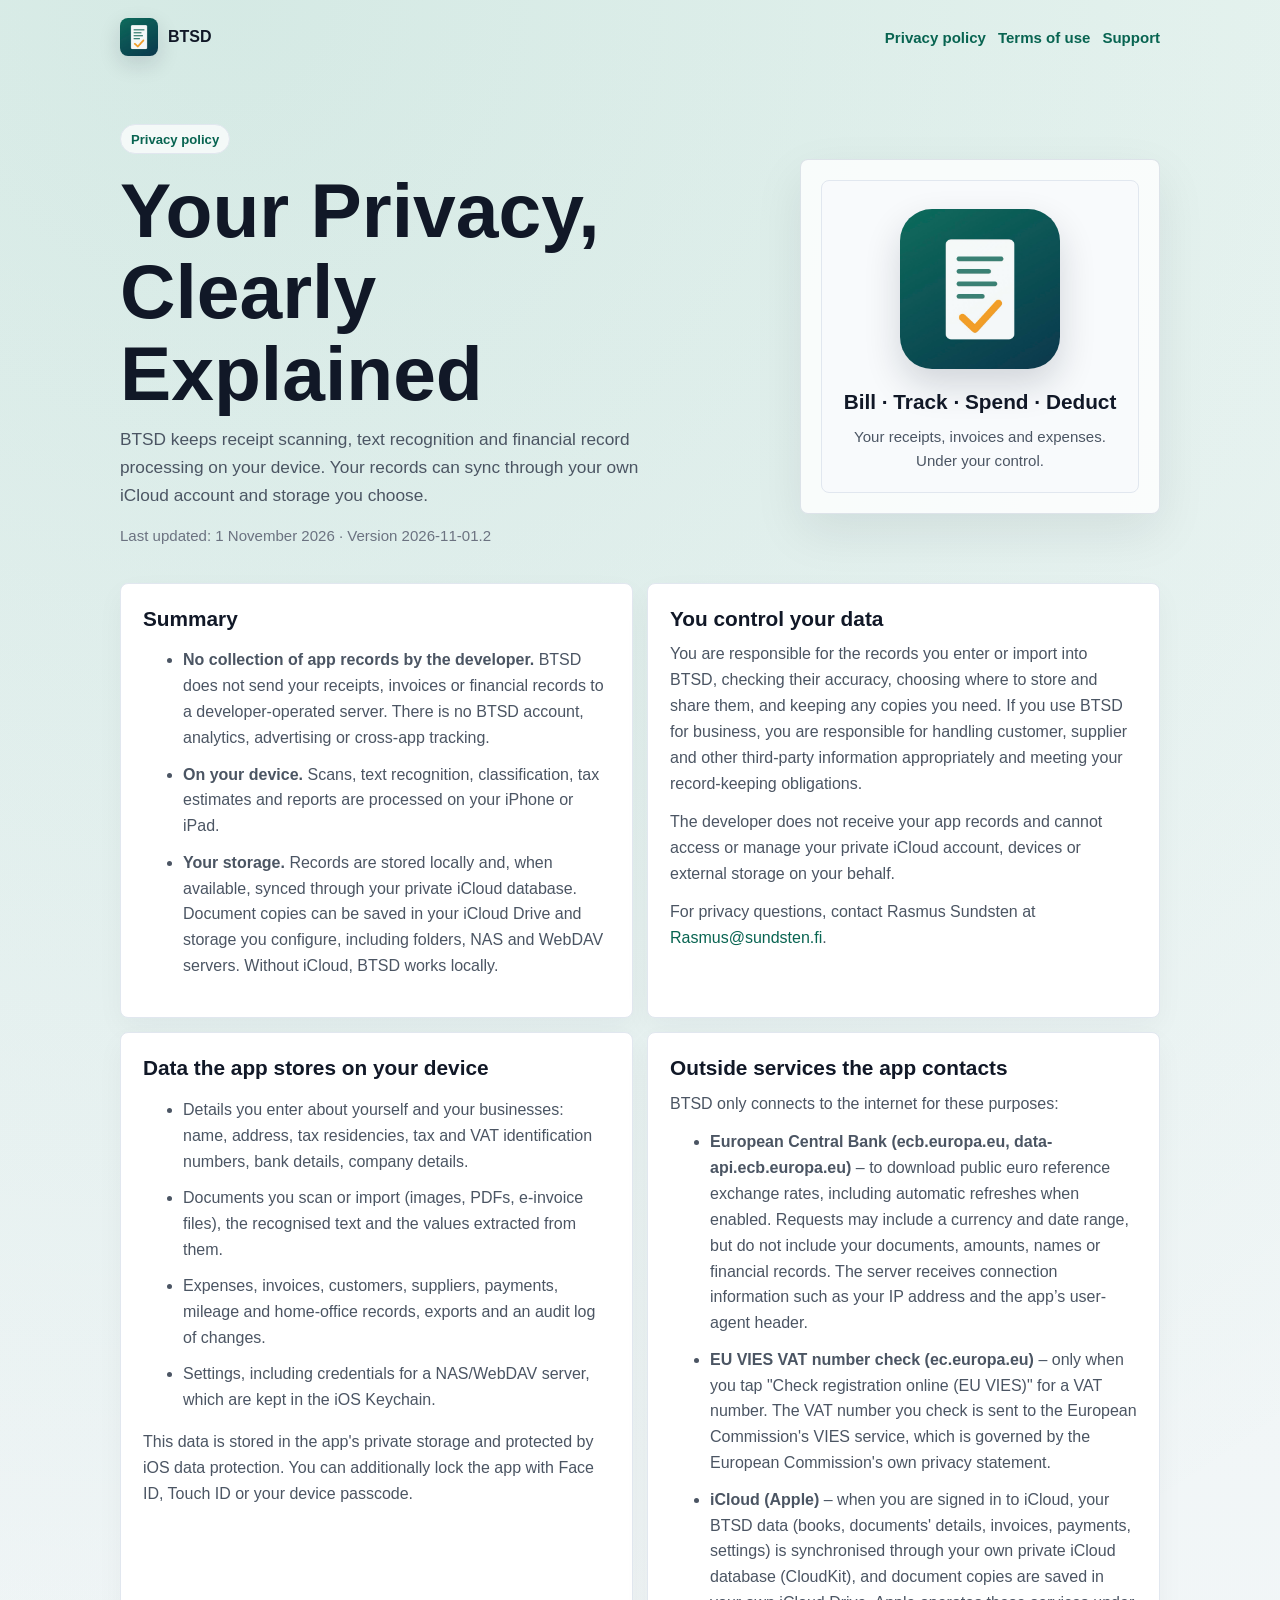
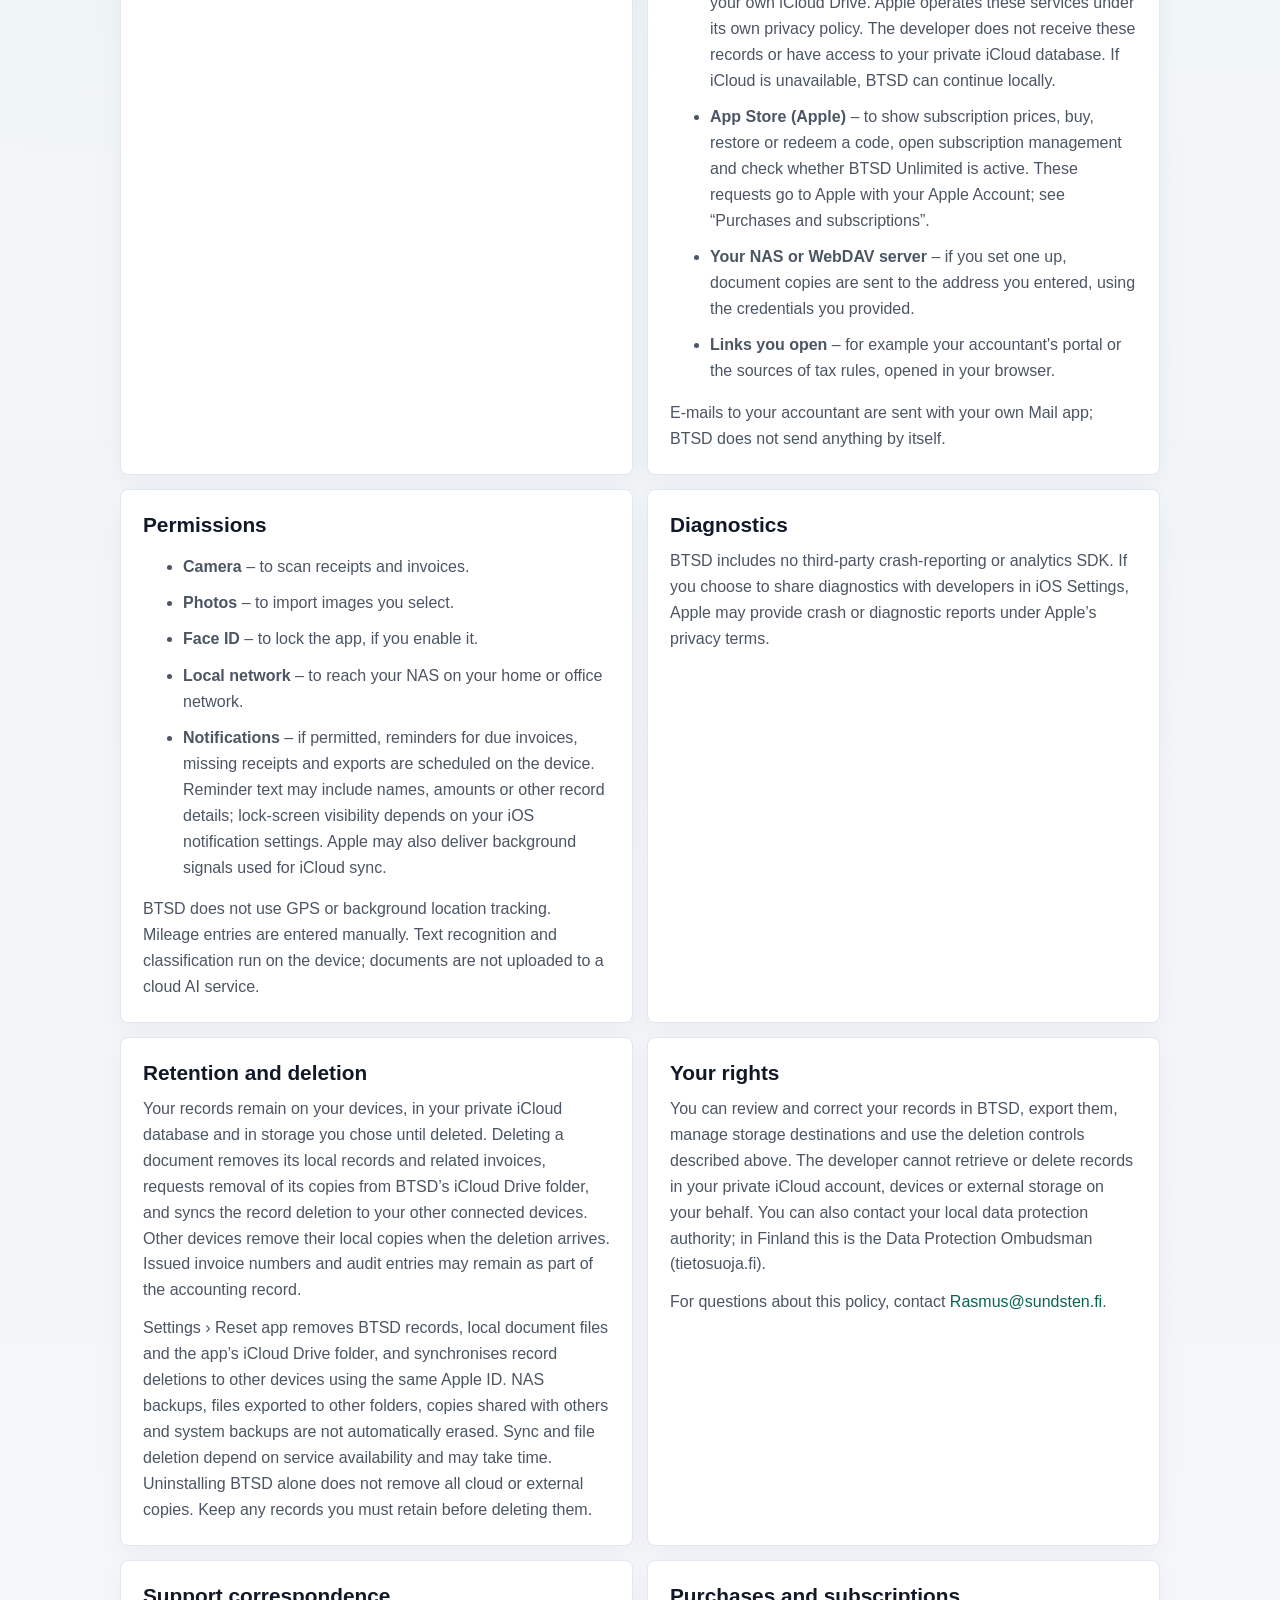
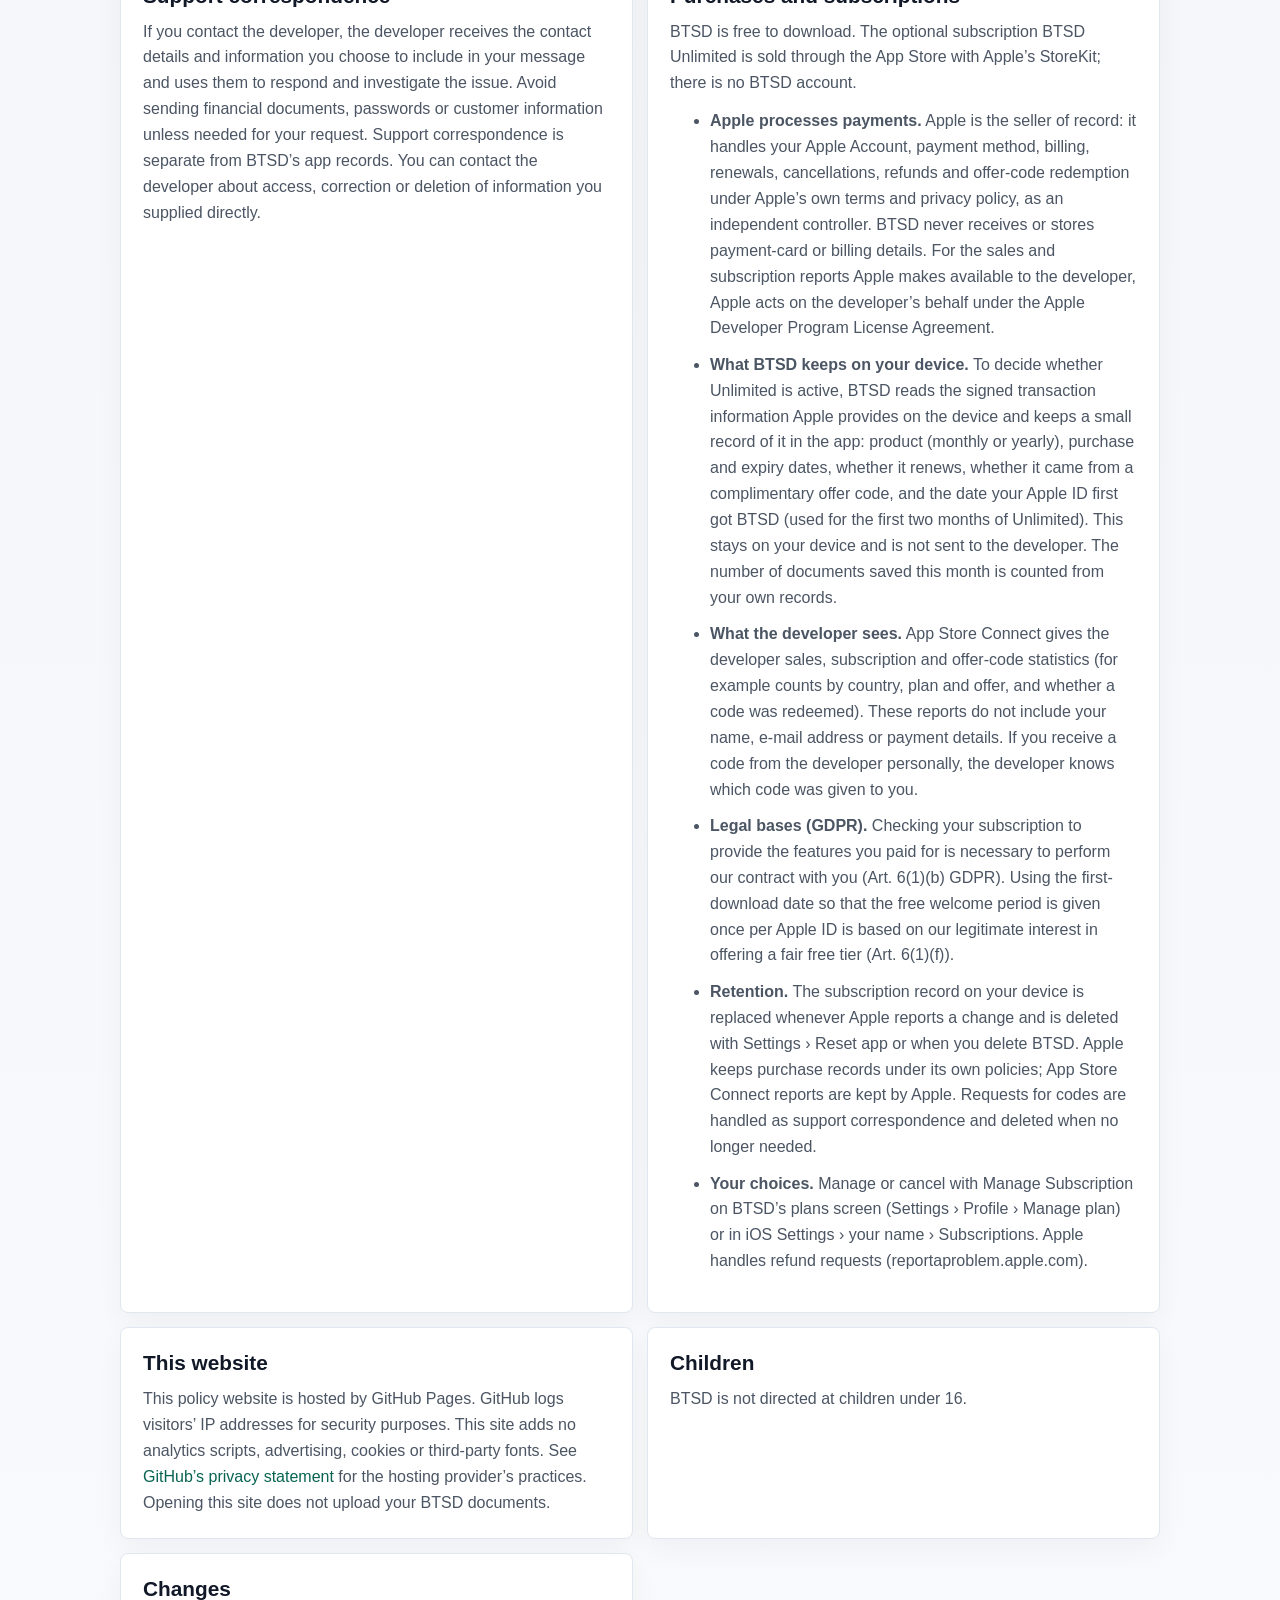
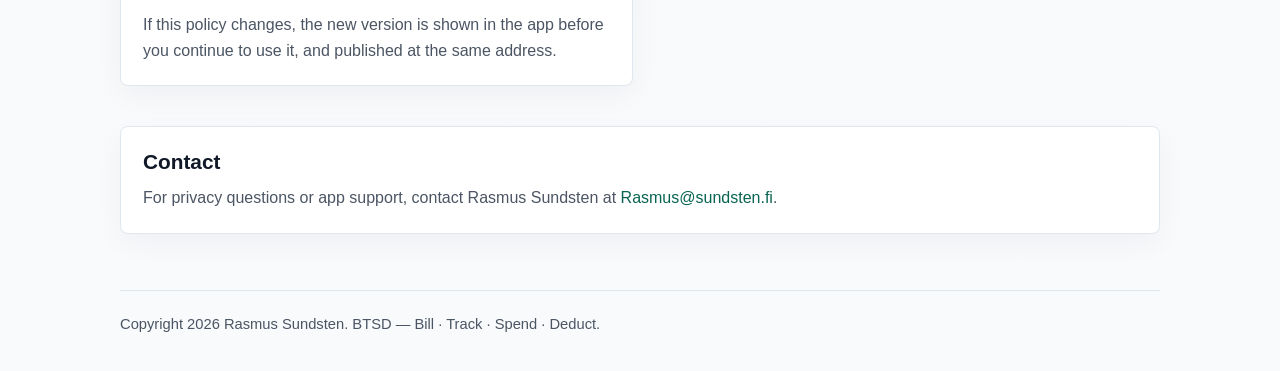
==== commit 485fbd73: "Privacy policy and terms: current menu path for managing the subscription Settings › Profile › Manag" ====
--- a/index.html
+++ b/index.html
@@ -55,7 +55,7 @@
 <li><strong>What the developer sees.</strong> App Store Connect gives the developer sales, subscription and offer-code statistics (for example counts by country, plan and offer, and whether a code was redeemed). These reports do not include your name, e-mail address or payment details. If you receive a code from the developer personally, the developer knows which code was given to you.</li>
 <li><strong>Legal bases (GDPR).</strong> Checking your subscription to provide the features you paid for is necessary to perform our contract with you (Art. 6(1)(b) GDPR). Using the first-download date so that the free welcome period is given once per Apple ID is based on our legitimate interest in offering a fair free tier (Art. 6(1)(f)).</li>
 <li><strong>Retention.</strong> The subscription record on your device is replaced whenever Apple reports a change and is deleted with Settings › Reset app or when you delete BTSD. Apple keeps purchase records under its own policies; App Store Connect reports are kept by Apple. Requests for codes are handled as support correspondence and deleted when no longer needed.</li>
-<li><strong>Your choices.</strong> Manage or cancel in Settings › Subscription and Membership › Manage Subscription or in iOS Settings › your name › Subscriptions. Apple handles refund requests (reportaproblem.apple.com).</li>
+<li><strong>Your choices.</strong> Manage or cancel with Manage Subscription on BTSD’s plans screen (Settings › Profile › Manage plan) or in iOS Settings › your name › Subscriptions. Apple handles refund requests (reportaproblem.apple.com).</li>
 </ul></article>
 <article class="card"><h2>This website</h2><p>This policy website is hosted by GitHub Pages. GitHub logs visitors’ IP addresses for security purposes. This site adds no analytics scripts, advertising, cookies or third-party fonts. See <a href="https://docs.github.com/en/site-policy/privacy-policies/github-general-privacy-statement">GitHub’s privacy statement</a> for the hosting provider’s practices. Opening this site does not upload your BTSD documents.</p></article>
 <article class="card"><h2>Children</h2><p>BTSD is not directed at children under 16.</p></article>
